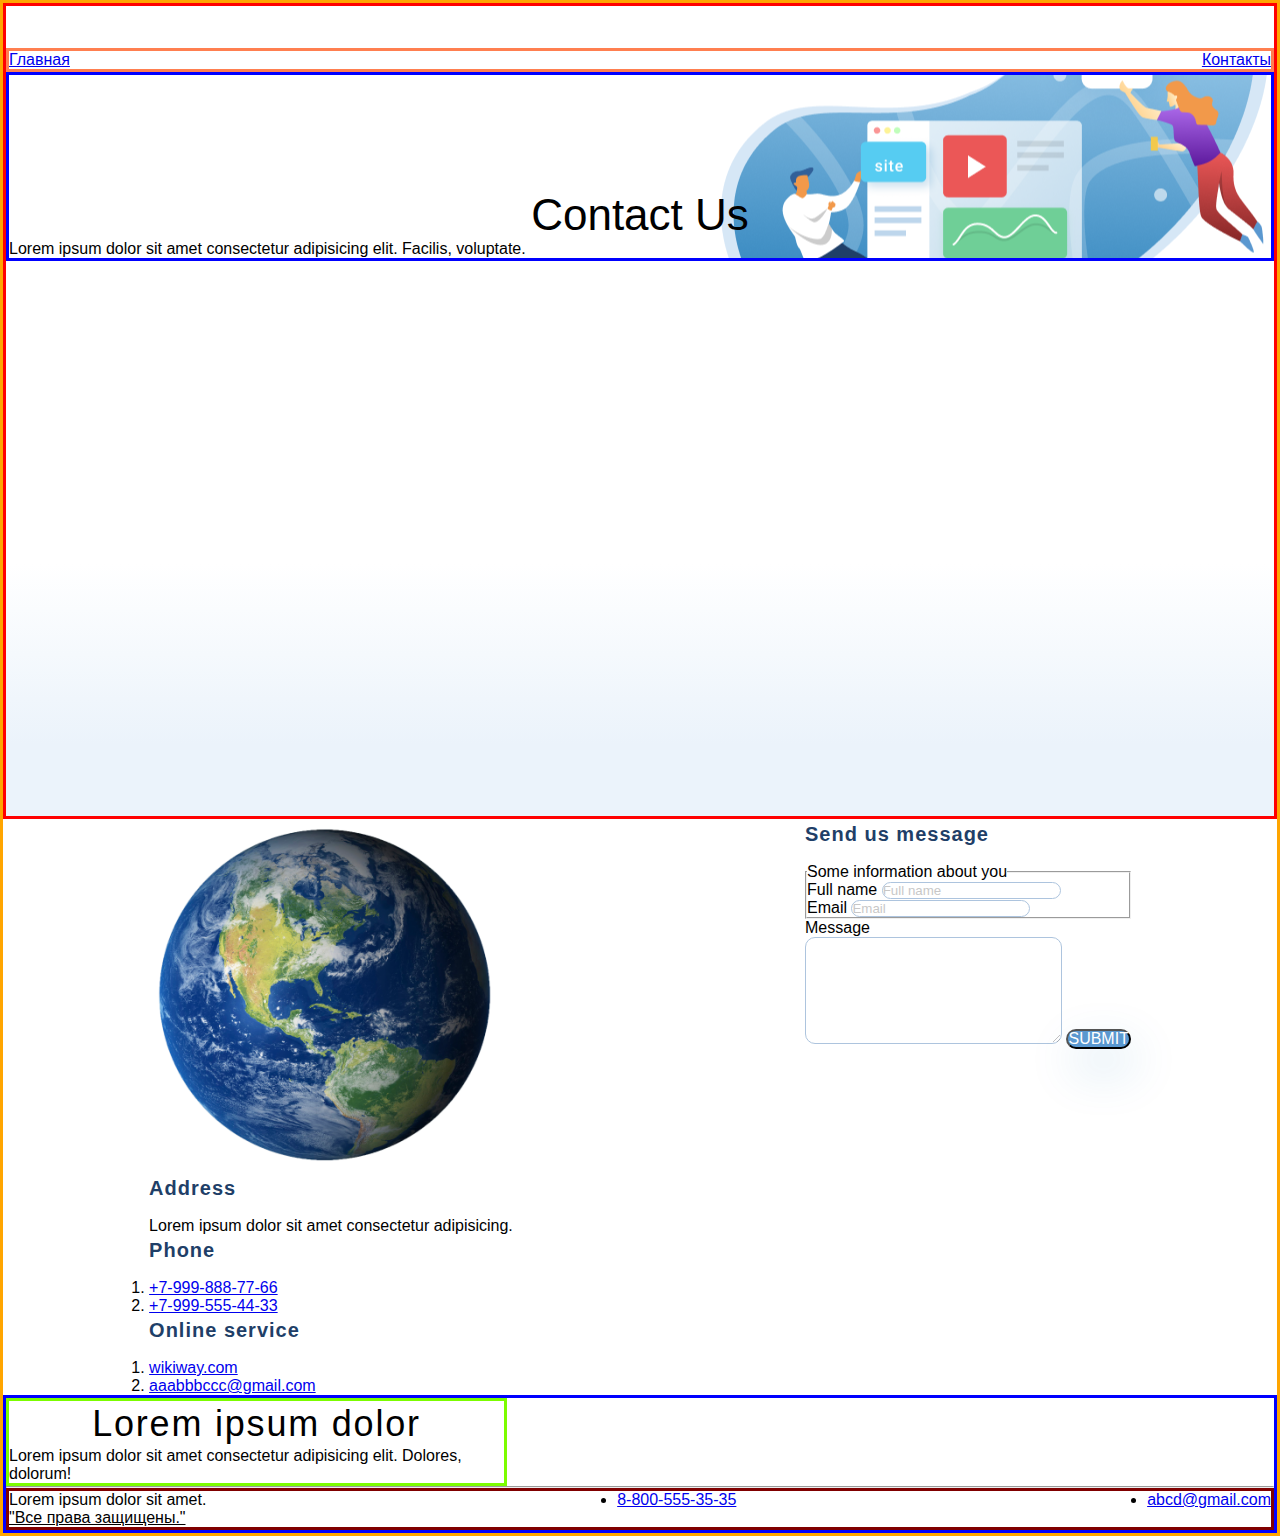
==== contacts.html @ 4ffd15af "added files" ====
<!DOCTYPE html>
<html lang="en">

<head>
    <meta charset="UTF-8">
    <meta http-equiv="X-UA-Compatible" content="IE=edge">
    <meta name="viewport" content="width=device-width, initial-scale=1.0">
    <title>Document</title>
    <link rel="stylesheet" href="style.css">
</head>

<body>
    <div class="container">
        <div class="header">
            <ul class="header__top">
                <li class="header__point"> <a href="index.html">Главная</a></li>
                <li class="header__point"> <a href="contacts.html">Контакты</a></li>
            </ul>
            <div class="header__bottom">
                <h2 class="heading2">Contact Us</h2>
                <p class="paragraph">Lorem ipsum dolor sit amet consectetur adipisicing elit. Facilis, voluptate.</p>
            </div>
        </div>


        <div class="contact-us-all">
            <div class="contact-us-all__left">
                <img src="img/earth-png-25612.png" alt="Планета Земля" width="350">
                <div class="contact-us-all__info">
                    <h4 class="heading4">Address</h4>
                    <p class="paragraph">Lorem ipsum dolor sit amet consectetur adipisicing.</p>
                    <h4 class="heading4">Phone</h4>
                    <ol>
                        <li><a href="tel:+79998887766">+7-999-888-77-66</a></li>
                        <li><a href="+79995554433">+7-999-555-44-33</a></li>
                    </ol>
                    <h4 class="heading4">Online service</h4>
                    <ol>
                        <li>
                            <a href="https://wikiway.com" target="=_blank">wikiway.com</a>
                        </li>
                        <li>
                            <a href="mailto:aaabbbccc@gmail.com">aaabbbccc@gmail.com</a>
                        </li>
                    </ol>
                </div>
            </div>
            <div class="contact-us-all__form">
                <h4 class="heading4">Send us message</h4>
                <form>
                    <fieldset>
                        <legend>Some information about you</legend>
                        Full name <input class="form_point" type="text" placeholder="Full name"> <br>
                        Email <input class="form_point" type="email" placeholder="Email">
                    </fieldset>
                    Message <br>
                    <textarea class="form_point" cols="30" rows="7"></textarea>
                    <button class="sub_button" type="submit">Submit</button>
                </form>
            </div>
        </div>

        <div class="map">
            <script type="text/javascript" charset="utf-8" async
                src="https://api-maps.yandex.ru/services/constructor/1.0/js/?um=constructor%3Af235ef89738fd2831d6ce5ac40d1dba02f3caf5131f8c8b63abeb237889f200e&amp;width=100%&amp;height=400&amp;lang=ru_RU&amp;scroll=true"></script>
        </div>

        <div class="footer">
            <div class="footer__top">
                <div class="footer__text">
                    <h3 class="heading3">Lorem ipsum dolor</h3>
                    <p class="paragraph">Lorem ipsum dolor sit amet consectetur adipisicing elit. Dolores, dolorum!</p>
                </div>
            </div>

            <hr>
            <div class="footer__bottom">
                <ul class="footer__info">
                    <li>Lorem ipsum dolor sit amet.</li>
                    <li><a href="tel:+78005553535">8-800-555-35-35</a></li>
                    <li><a href="mailto:abcd@gmail.com">abcd@gmail.com</a></li>
                </ul>
                <div class="footer__copy">
                    <p>
                        <ins>"Все права защищены."</ins>
                    </p>
                </div>
            </div>
        </div>
    </div>
</body>

</html>
---- style.css ----
* {
  font-family: sans-serif;
  margin: 0;
  padding: 0;
}

.container {
  max-width: 1440px;
  margin: 0 auto;
  border: 3px solid orange;
}

.header {
  border: 3px solid red;
  height: 768px;
  background: linear-gradient(
    0deg,
    #ebf3fb 8.84%,
    rgba(152, 195, 232, 0) 31.12%
  );
  padding-top: 42px;
}

.header__box {
  display: flex;
  flex-direction: column;
  height: 100%;
}

.header__top {
  border: 3px solid coral;
  display: flex;
  justify-content: space-between;
  list-style-type: none;
}

.header__bottom {
  border: 3px solid blue;
  padding-top: 115px;
  flex-grow: 1;
  background-image: url(img/header_back.png);
  background-repeat: no-repeat;
  background-position: right center;
}

.header__heading1 {
  width: 510px;
  border: 1px solid #000;
  font-size: 64px;
  line-height: 74px;
  font-weight: 300;
  letter-spacing: 0.04em;
  color: #1f3f68;
  margin-bottom: 32px;
}

.header__text {
  display: block;
  width: 425px;
  border: 1px solid #000;
  color: #356ead;
}

.header__button {
  font-size: 16px;
  line-height: 26px;
  text-align: center;
  letter-spacing: 0.04em;
  color: #ffffff;
  background: #5a98d0;
  box-shadow: 5px 10px 20px rgba(53, 110, 173, 0.2);
  border-radius: 10px;
  padding: 15px 50px;
  text-decoration: none;
  display: inline-block;
  margin-top: 71px;
}

.what-we-do {
  border: 3px solid violet;
  padding-top: 64px;
}

.what-we-do__list {
  border: 3px solid yellow;
  display: flex;
  justify-content: space-between;
  flex-wrap: wrap;
  margin: 0 -5px;
  padding-top: 64px;
  padding-bottom: 64px;
}

.what-we-do__card {
  width: 359px;
  border: 2px solid deepskyblue;
  margin: 5px;
  padding: 44px 32px;
  box-sizing: border-box;
  background-color: #ffffff;
  box-shadow: 5px 20px 50px rgba(16, 112, 177, 0.2);
  border-radius: 10px;
  display: flex;
  flex-direction: column;
}

.card__img {
  align-self: center;
  margin-bottom: 51px;
}

.card__link {
  font-size: 14px;
  line-height: 30px;
  letter-spacing: 0.05em;
  color: #5a98d0;
  text-decoration: none;
}

.text {
  font-size: 16px;
  line-height: 26px;
  color: #1f3f68;
  letter-spacing: 0.05em;
  opacity: 0.6;
}

.heading1 {
  font-size: 64px;
  color: #1f3f68;
  border: 1px solid #000;
}

.heading2 {
  font-weight: 500;
  font-size: 44px;
  text-align: center;
}

.heading3 {
  font-size: 36px;
  text-align: center;
  font-weight: 300;
  line-height: 46px;
  letter-spacing: 0.05em;
}

.heading4 {
  font-size: 20px;
  line-height: 30px;
  color: #1f3f68;
  letter-spacing: 0.05em;
  margin-bottom: 14px;
}

.form_point {
  border: 1px solid #356ead;
  box-sizing: border-box;
  border-radius: 10px;
  opacity: 0.4;
}

.sub_button {
  background: #5a98d0;
  box-shadow: 5px 20px 50px rgba(16, 112, 177, 0.2);
  border-radius: 10px;
  font-weight: 500;
  font-size: 16px;
  line-height: 16px;
  text-align: center;
  color: #ffffff;
  text-transform: uppercase;
}

.footer {
  border: 3px solid blue;
}

.footer__top {
  display: block;
  width: 495px;
  border: 3px solid lawngreen;
}

.heading3_footer {
  width: 340px;
  display: block;
  border: 1px solid #000;
}

.footer__bottom {
  border: 3px solid maroon;
}

.footer__info {
  display: flex;
  justify-content: space-between;
}

.contact-us-all {
  display: flex;
  justify-content: space-around;
}
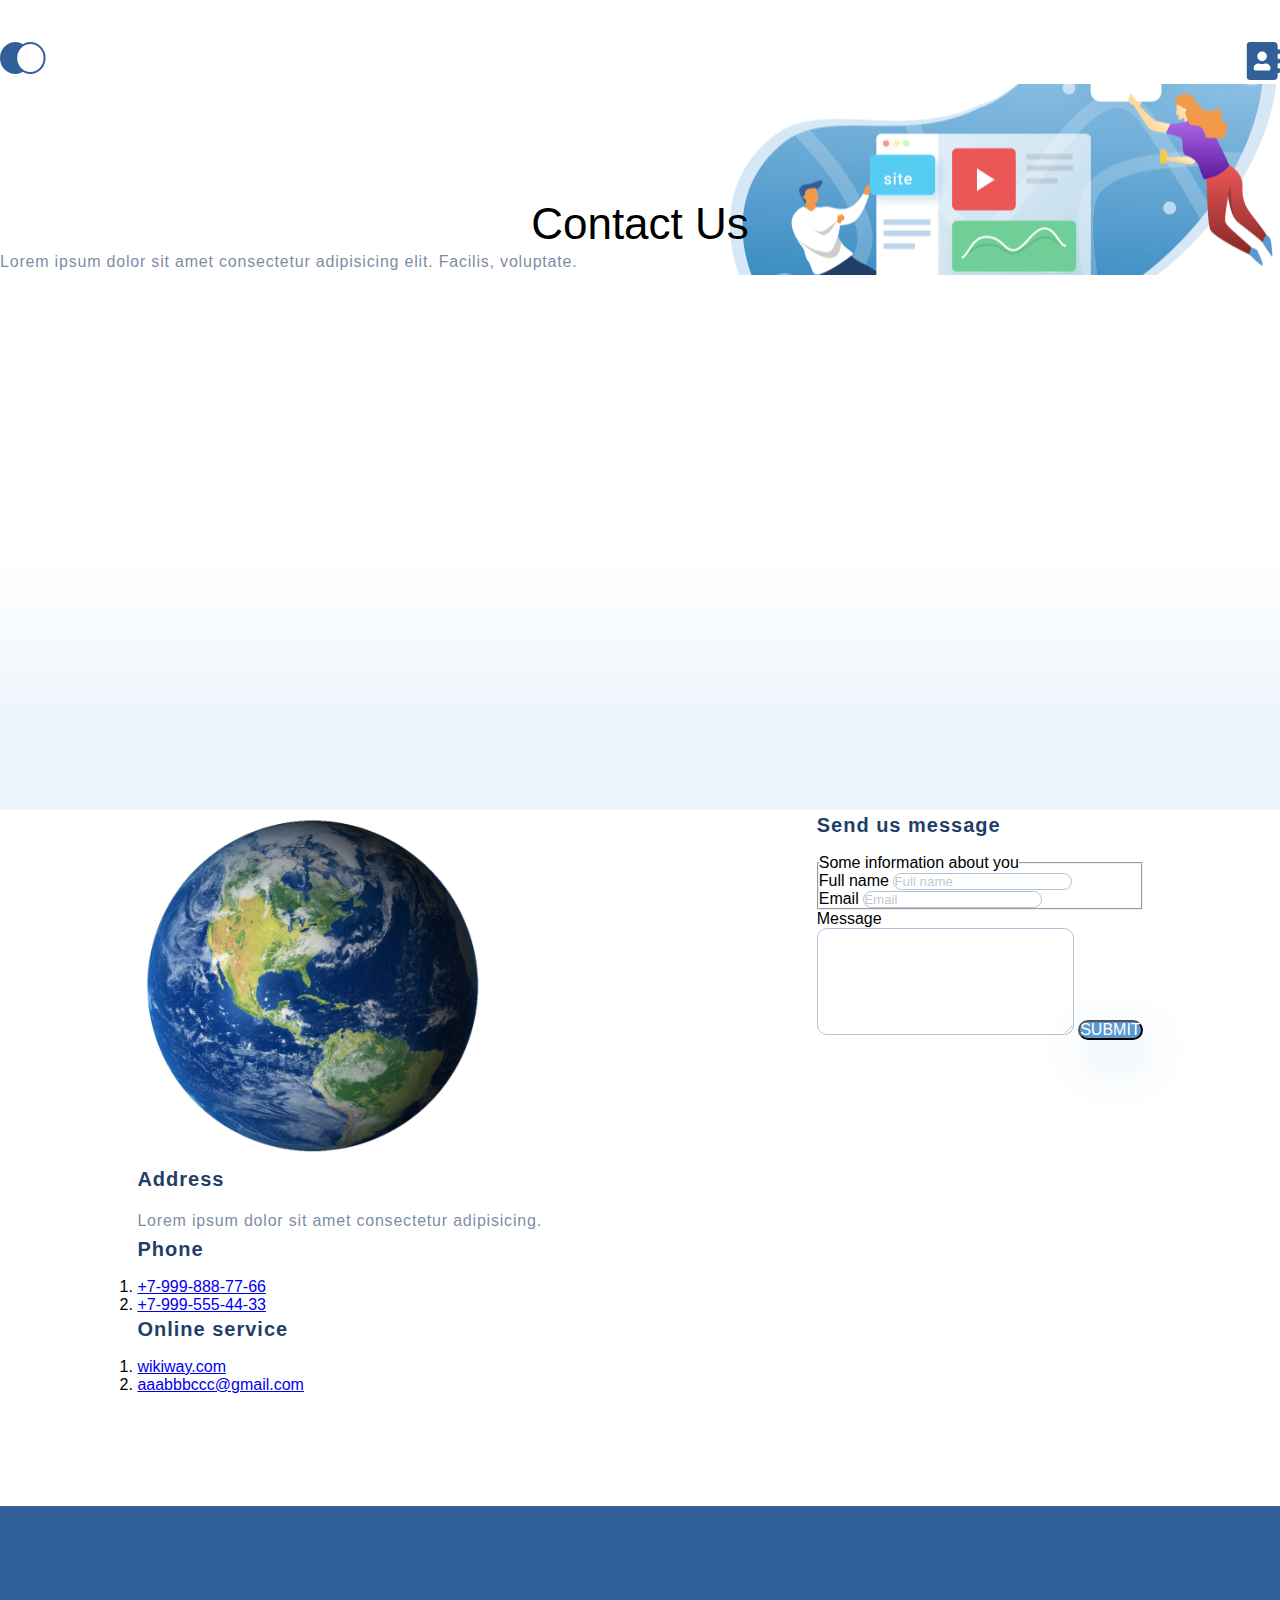
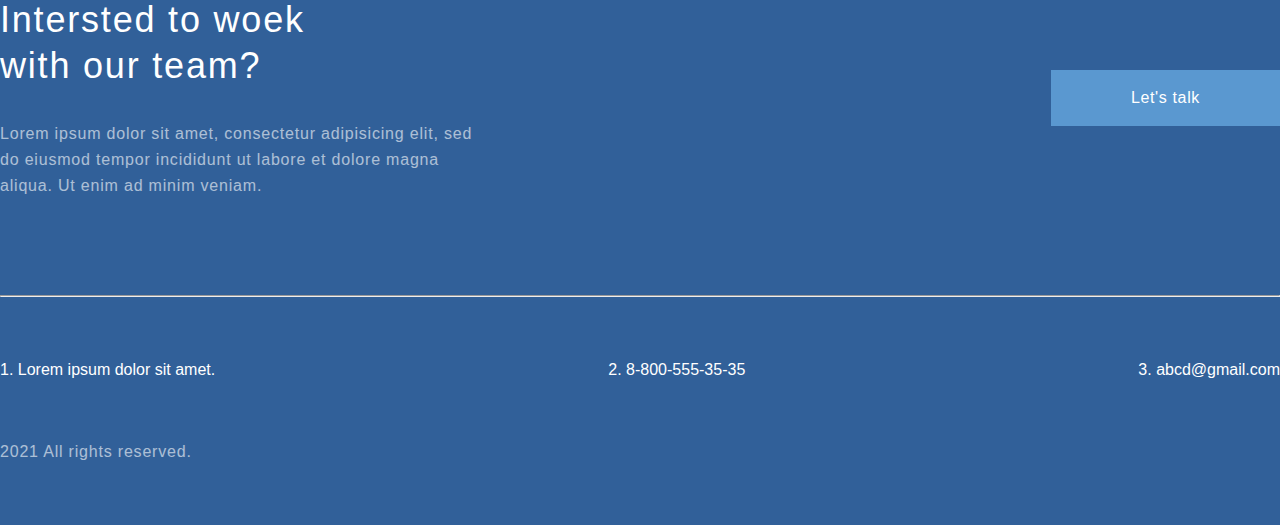
==== commit 03b86d0c: "finihed index.html style" ====
--- a/contacts.html
+++ b/contacts.html
@@ -10,25 +10,25 @@
 </head>
 
 <body>
-    <div class="container">
-        <div class="header">
+        <div class="header container">
             <ul class="header__top">
-                <li class="header__point"> <a href="index.html">Главная</a></li>
-                <li class="header__point"> <a href="contacts.html">Контакты</a></li>
+                <li class="header__point"> <a href="index.html"><img src="img/logo.svg" alt="logo"></a></li>
+                <li class="header__point"> <a href="contacts.html"><img src="img/contact_icon.svg" alt="contacts"></a></li>
             </ul>
+
             <div class="header__bottom">
                 <h2 class="heading2">Contact Us</h2>
-                <p class="paragraph">Lorem ipsum dolor sit amet consectetur adipisicing elit. Facilis, voluptate.</p>
+                <p class="text">Lorem ipsum dolor sit amet consectetur adipisicing elit. Facilis, voluptate.</p>
             </div>
         </div>
 
 
-        <div class="contact-us-all">
+        <div class="contact-us-all container">
             <div class="contact-us-all__left">
                 <img src="img/earth-png-25612.png" alt="Планета Земля" width="350">
                 <div class="contact-us-all__info">
                     <h4 class="heading4">Address</h4>
-                    <p class="paragraph">Lorem ipsum dolor sit amet consectetur adipisicing.</p>
+                    <p class="text">Lorem ipsum dolor sit amet consectetur adipisicing.</p>
                     <h4 class="heading4">Phone</h4>
                     <ol>
                         <li><a href="tel:+79998887766">+7-999-888-77-66</a></li>
@@ -60,34 +60,36 @@
             </div>
         </div>
 
-        <div class="map">
+        <div class="map container">
             <script type="text/javascript" charset="utf-8" async
                 src="https://api-maps.yandex.ru/services/constructor/1.0/js/?um=constructor%3Af235ef89738fd2831d6ce5ac40d1dba02f3caf5131f8c8b63abeb237889f200e&amp;width=100%&amp;height=400&amp;lang=ru_RU&amp;scroll=true"></script>
         </div>
 
         <div class="footer">
-            <div class="footer__top">
-                <div class="footer__text">
-                    <h3 class="heading3">Lorem ipsum dolor</h3>
-                    <p class="paragraph">Lorem ipsum dolor sit amet consectetur adipisicing elit. Dolores, dolorum!</p>
+            <div class="container">
+                <div class="footer__top">
+                    <div class="footer__text">
+                        <h3 class="heading3 heading3_footer">Intersted to woek
+                            with our team?</h3>
+                        <p class="text text_footer">Lorem ipsum dolor sit amet, consectetur adipisicing elit, sed do eiusmod tempor incididunt ut labore et dolore magna aliqua. Ut enim ad minim veniam.
+                        </p>
+                    </div>
+                    <a href="" class="button button_footer">Let's talk</a>
                 </div>
-            </div>
-
-            <hr>
-            <div class="footer__bottom">
-                <ul class="footer__info">
-                    <li>Lorem ipsum dolor sit amet.</li>
-                    <li><a href="tel:+78005553535">8-800-555-35-35</a></li>
-                    <li><a href="mailto:abcd@gmail.com">abcd@gmail.com</a></li>
-                </ul>
-                <div class="footer__copy">
-                    <p>
-                        <ins>"Все права защищены."</ins>
-                    </p>
+    
+                <hr>
+                <div class="footer__bottom">
+                    <ol class="footer__info">
+                        <li> <a href="" class="a_footer">Lorem ipsum dolor sit amet.</a></li>
+                        <li><a class="a_footer" href="tel:+78005553535">8-800-555-35-35</a></li>
+                        <li><a class="a_footer" href="mailto:abcd@gmail.com">abcd@gmail.com</a></li>
+                    </ol>
+                    <div class="footer__copy">
+                        <p class="text_footer">2021 All rights reserved.</p>
+                    </div>
                 </div>
             </div>
         </div>
-    </div>
 </body>
 
 </html>--- a/style.css
+++ b/style.css
@@ -7,11 +7,9 @@
 .container {
   max-width: 1440px;
   margin: 0 auto;
-  border: 3px solid orange;
 }
 
 .header {
-  border: 3px solid red;
   height: 768px;
   background: linear-gradient(
     0deg,
@@ -28,14 +26,12 @@
 }
 
 .header__top {
-  border: 3px solid coral;
   display: flex;
   justify-content: space-between;
   list-style-type: none;
 }
 
 .header__bottom {
-  border: 3px solid blue;
   padding-top: 115px;
   flex-grow: 1;
   background-image: url(img/header_back.png);
@@ -45,7 +41,6 @@
 
 .header__heading1 {
   width: 510px;
-  border: 1px solid #000;
   font-size: 64px;
   line-height: 74px;
   font-weight: 300;
@@ -57,32 +52,32 @@
 .header__text {
   display: block;
   width: 425px;
-  border: 1px solid #000;
   color: #356ead;
 }
 
-.header__button {
+.button {
   font-size: 16px;
   line-height: 26px;
   text-align: center;
   letter-spacing: 0.04em;
   color: #ffffff;
   background: #5a98d0;
-  box-shadow: 5px 10px 20px rgba(53, 110, 173, 0.2);
-  border-radius: 10px;
-  padding: 15px 50px;
   text-decoration: none;
   display: inline-block;
+}
+
+.button_header {
+  box-shadow: 5px 10px 20px rgba(53, 110, 173, 0.2);
+  border-radius: 10px;
   margin-top: 71px;
+  padding: 15px 50px;
 }
 
 .what-we-do {
-  border: 3px solid violet;
   padding-top: 64px;
 }
 
 .what-we-do__list {
-  border: 3px solid yellow;
   display: flex;
   justify-content: space-between;
   flex-wrap: wrap;
@@ -93,7 +88,6 @@
 
 .what-we-do__card {
   width: 359px;
-  border: 2px solid deepskyblue;
   margin: 5px;
   padding: 44px 32px;
   box-sizing: border-box;
@@ -117,6 +111,48 @@
   text-decoration: none;
 }
 
+.project {
+}
+
+.project__parent {
+  display: flex;
+  justify-content: space-between;
+  margin-top: 32px;
+}
+
+.project__img {
+  width: 100%;
+}
+
+.project__item {
+  position: relative;
+  flex-grow: 1;
+}
+
+.project__item_margin {
+  margin-right: 32px;
+}
+
+.project__text {
+  font-size: 32px;
+  line-height: 46px;
+  text-align: right;
+  letter-spacing: 0.05em;
+  color: #ffffff;
+}
+
+.project__text_left {
+  position: absolute;
+  top: 64px;
+  right: 64px;
+}
+
+.project__text_right {
+  position: absolute;
+  top: 32px;
+  left: 32px;
+}
+
 .text {
   font-size: 16px;
   line-height: 26px;
@@ -125,10 +161,17 @@
   opacity: 0.6;
 }
 
+.text_project {
+  width: 75%;
+  margin: 32px auto 64px;
+  text-align: center;
+  color: black;
+  opacity: 1;
+}
+
 .heading1 {
   font-size: 64px;
   color: #1f3f68;
-  border: 1px solid #000;
 }
 
 .heading2 {
@@ -173,31 +216,56 @@
 }
 
 .footer {
-  border: 3px solid blue;
+  margin-top: 112px;
+  background-color: #316099;
+  color: white;
+  padding-bottom: 64px;
 }
 
 .footer__top {
-  display: block;
-  width: 495px;
-  border: 3px solid lawngreen;
+  display: flex;
+  justify-content: space-between;
+  align-items: center;
+  flex-grow: 1;
+  padding-top: 91px;
+  margin-bottom: 96px;
 }
 
 .heading3_footer {
   width: 340px;
   display: block;
-  border: 1px solid #000;
+  text-align: left;
+  margin-bottom: 32px;
+}
+
+.text_footer {
+  letter-spacing: 0.05em;
+  color: #ffffff;
+  opacity: 0.6;
+  width: 495px;
+}
+
+.button_footer {
+  padding: 15px 80px;
 }
 
 .footer__bottom {
-  border: 3px solid maroon;
+  margin-top: 64px;
 }
 
 .footer__info {
   display: flex;
   justify-content: space-between;
+  margin-bottom: 64px;
+  list-style-position: inside;
 }
 
 .contact-us-all {
   display: flex;
   justify-content: space-around;
 }
+
+.a_footer {
+  color: white;
+  text-decoration: none;
+}
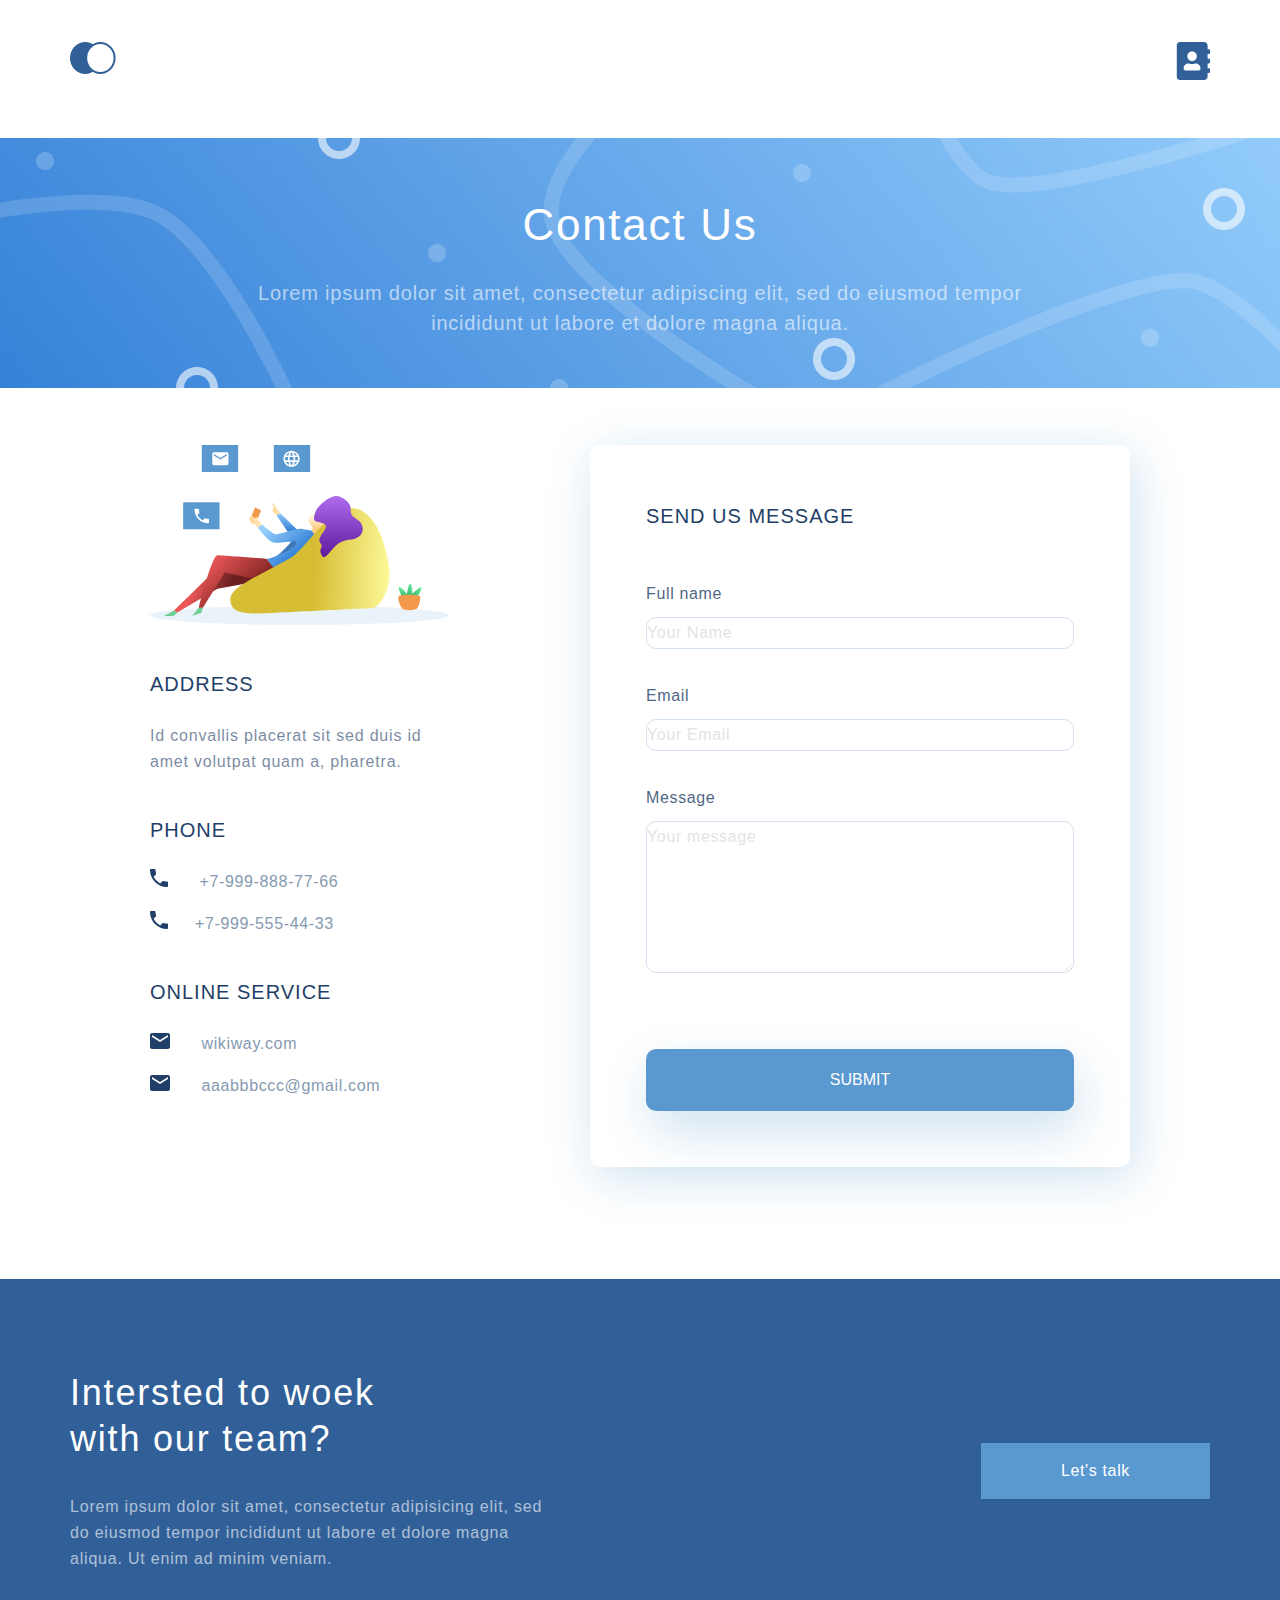
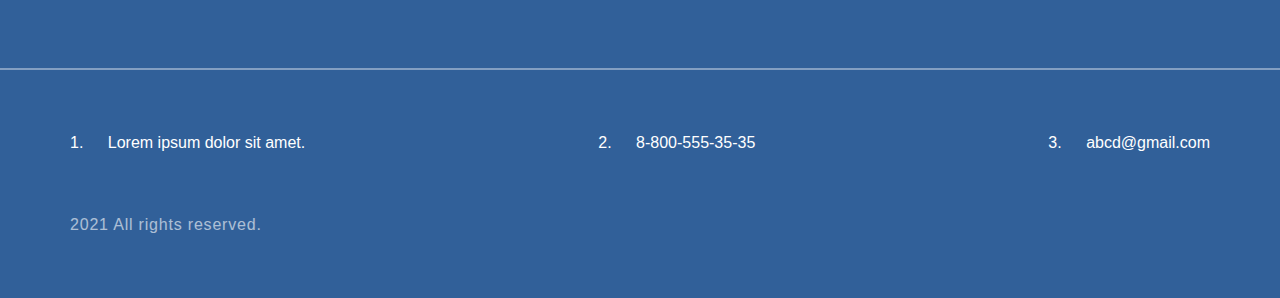
==== commit b111a4d7: "finished adaptive for index and contacts" ====
--- a/contacts.html
+++ b/contacts.html
@@ -1,95 +1,152 @@
 <!DOCTYPE html>
 <html lang="en">
+	<head>
+		<meta charset="UTF-8" />
+		<meta http-equiv="X-UA-Compatible" content="IE=edge" />
+		<meta name="viewport" content="width=device-width, initial-scale=1.0" />
+		<title>Document</title>
+		<link rel="stylesheet" href="style.css" />
+	</head>
 
-<head>
-    <meta charset="UTF-8">
-    <meta http-equiv="X-UA-Compatible" content="IE=edge">
-    <meta name="viewport" content="width=device-width, initial-scale=1.0">
-    <title>Document</title>
-    <link rel="stylesheet" href="style.css">
-</head>
+	<body>
+		<div class="header header_contact">
+			<div class="container">
+				<ul class="header__top">
+					<li class="header__point">
+						<a href="index.html"><img src="img/logo.svg" alt="logo" /></a>
+					</li>
+					<li class="header__point">
+						<a href="contacts.html"
+							><img src="img/contact_icon.svg" alt="contacts"
+						/></a>
+					</li>
+				</ul>
+			</div>
 
-<body>
-        <div class="header container">
-            <ul class="header__top">
-                <li class="header__point"> <a href="index.html"><img src="img/logo.svg" alt="logo"></a></li>
-                <li class="header__point"> <a href="contacts.html"><img src="img/contact_icon.svg" alt="contacts"></a></li>
-            </ul>
+			<div class="header__bottom_contact">
+				<div class="container">
+					<h2 class="heading2">Contact Us</h2>
+					<p class="text__header-contact">
+						Lorem ipsum dolor sit amet, consectetur adipiscing elit, sed do
+						eiusmod tempor incididunt ut labore et dolore magna aliqua.
+					</p>
+				</div>
+			</div>
+		</div>
 
-            <div class="header__bottom">
-                <h2 class="heading2">Contact Us</h2>
-                <p class="text">Lorem ipsum dolor sit amet consectetur adipisicing elit. Facilis, voluptate.</p>
-            </div>
-        </div>
+		<div class="contact-us-all container container_contacts">
+			<div class="contact-us-all__left">
+				<img src="img/contact_info.svg" alt="Контакты" width="300" />
+				<div class="contact-us-all__info">
+					<h4 class="heading4">Address</h4>
+					<p class="text text_contact_info">
+						Id convallis placerat sit sed duis id amet volutpat quam a,
+						pharetra.
+					</p>
+					<h4 class="heading4">Phone</h4>
+					<ol class="contact-us-all__list contact-us-all__list_list1">
+						<li>
+							<a class="a_info" href="tel:+79998887766">+7-999-888-77-66</a>
+						</li>
+						<li><a class="a_info" href="+79995554433">+7-999-555-44-33</a></li>
+					</ol>
+					<h4 class="heading4">Online service</h4>
+					<ol class="contact-us-all__list contact-us-all__list_list2">
+						<li>
+							<a class="a_info" href="https://wikiway.com" target="=_blank"
+								>wikiway.com</a
+							>
+						</li>
+						<li>
+							<a class="a_info" href="mailto:aaabbbccc@gmail.com"
+								>aaabbbccc@gmail.com</a
+							>
+						</li>
+					</ol>
+				</div>
+			</div>
+			<div class="contact-us-all__form">
+				<h4 class="heading4 heading4_form">Send us message</h4>
+				<form>
+					<label for="name"
+						><p class="text text_contact_form">Full name</p>
+						<input
+							class="form_point"
+							type="text"
+							id="name"
+							name="name"
+							placeholder="Your Name"
+						/>
+					</label>
+					<label for="email">
+						<p class="text text_contact_form">Email</p>
+						<input
+							class="form_point"
+							type="email"
+							id="email"
+							name="email"
+							placeholder="Your Email"
+						/>
+					</label>
+					<label for="message">
+						<p class="text text_contact_form">Message</p>
+						<textarea
+							class="form_point form_point_textarea"
+							rows="5"
+							placeholder="Your message"
+						></textarea>
+					</label>
+					<button class="sub_button" type="submit">Submit</button>
+				</form>
+			</div>
+		</div>
 
+		<div class="map">
+			<script
+				type="text/javascript"
+				charset="utf-8"
+				async
+				src="https://api-maps.yandex.ru/services/constructor/1.0/js/?um=constructor%3Af235ef89738fd2831d6ce5ac40d1dba02f3caf5131f8c8b63abeb237889f200e&amp;width=100%&amp;height=480&amp;lang=ru_RU&amp;scroll=true"
+			></script>
+		</div>
 
-        <div class="contact-us-all container">
-            <div class="contact-us-all__left">
-                <img src="img/earth-png-25612.png" alt="Планета Земля" width="350">
-                <div class="contact-us-all__info">
-                    <h4 class="heading4">Address</h4>
-                    <p class="text">Lorem ipsum dolor sit amet consectetur adipisicing.</p>
-                    <h4 class="heading4">Phone</h4>
-                    <ol>
-                        <li><a href="tel:+79998887766">+7-999-888-77-66</a></li>
-                        <li><a href="+79995554433">+7-999-555-44-33</a></li>
-                    </ol>
-                    <h4 class="heading4">Online service</h4>
-                    <ol>
-                        <li>
-                            <a href="https://wikiway.com" target="=_blank">wikiway.com</a>
-                        </li>
-                        <li>
-                            <a href="mailto:aaabbbccc@gmail.com">aaabbbccc@gmail.com</a>
-                        </li>
-                    </ol>
-                </div>
-            </div>
-            <div class="contact-us-all__form">
-                <h4 class="heading4">Send us message</h4>
-                <form>
-                    <fieldset>
-                        <legend>Some information about you</legend>
-                        Full name <input class="form_point" type="text" placeholder="Full name"> <br>
-                        Email <input class="form_point" type="email" placeholder="Email">
-                    </fieldset>
-                    Message <br>
-                    <textarea class="form_point" cols="30" rows="7"></textarea>
-                    <button class="sub_button" type="submit">Submit</button>
-                </form>
-            </div>
-        </div>
+		<div class="footer">
+			<div class="container">
+				<div class="footer__top">
+					<div class="footer__text">
+						<h3 class="heading3 heading3_footer">
+							Intersted to woek with our team?
+						</h3>
+						<p class="text text_footer">
+							Lorem ipsum dolor sit amet, consectetur adipisicing elit, sed do
+							eiusmod tempor incididunt ut labore et dolore magna aliqua. Ut
+							enim ad minim veniam.
+						</p>
+					</div>
+					<a href="" class="button button_footer">Let's talk</a>
+				</div>
+			</div>
 
-        <div class="map container">
-            <script type="text/javascript" charset="utf-8" async
-                src="https://api-maps.yandex.ru/services/constructor/1.0/js/?um=constructor%3Af235ef89738fd2831d6ce5ac40d1dba02f3caf5131f8c8b63abeb237889f200e&amp;width=100%&amp;height=400&amp;lang=ru_RU&amp;scroll=true"></script>
-        </div>
+			<hr />
 
-        <div class="footer">
-            <div class="container">
-                <div class="footer__top">
-                    <div class="footer__text">
-                        <h3 class="heading3 heading3_footer">Intersted to woek
-                            with our team?</h3>
-                        <p class="text text_footer">Lorem ipsum dolor sit amet, consectetur adipisicing elit, sed do eiusmod tempor incididunt ut labore et dolore magna aliqua. Ut enim ad minim veniam.
-                        </p>
-                    </div>
-                    <a href="" class="button button_footer">Let's talk</a>
-                </div>
-    
-                <hr>
-                <div class="footer__bottom">
-                    <ol class="footer__info">
-                        <li> <a href="" class="a_footer">Lorem ipsum dolor sit amet.</a></li>
-                        <li><a class="a_footer" href="tel:+78005553535">8-800-555-35-35</a></li>
-                        <li><a class="a_footer" href="mailto:abcd@gmail.com">abcd@gmail.com</a></li>
-                    </ol>
-                    <div class="footer__copy">
-                        <p class="text_footer">2021 All rights reserved.</p>
-                    </div>
-                </div>
-            </div>
-        </div>
-</body>
-
-</html>+			<div class="container">
+				<div class="footer__bottom">
+					<ol class="footer__info">
+						<li><a href="" class="a_footer">Lorem ipsum dolor sit amet.</a></li>
+						<li>
+							<a class="a_footer" href="tel:+78005553535">8-800-555-35-35</a>
+						</li>
+						<li>
+							<a class="a_footer" href="mailto:abcd@gmail.com"
+								>abcd@gmail.com</a
+							>
+						</li>
+					</ol>
+					<div class="footer__copy">
+						<p class="text_footer">2021 All rights reserved.</p>
+					</div>
+				</div>
+			</div>
+		</div>
+	</body>
+</html>
--- a/style.css
+++ b/style.css
@@ -1,271 +1,666 @@
 * {
-  font-family: sans-serif;
-  margin: 0;
-  padding: 0;
+	font-family: sans-serif;
+	margin: 0;
+	padding: 0;
 }
 
 .container {
-  max-width: 1440px;
-  margin: 0 auto;
+	max-width: 1140px;
+	margin: 0 auto;
 }
 
 .header {
-  height: 768px;
-  background: linear-gradient(
-    0deg,
-    #ebf3fb 8.84%,
-    rgba(152, 195, 232, 0) 31.12%
-  );
-  padding-top: 42px;
+	background: linear-gradient(
+		0deg,
+		#ebf3fb 8.84%,
+		rgba(152, 195, 232, 0) 31.12%
+	);
+	padding-top: 42px;
+}
+
+.header_contact {
+	background: none;
 }
 
 .header__box {
-  display: flex;
-  flex-direction: column;
-  height: 100%;
+	display: flex;
+	flex-direction: column;
+	height: 100%;
 }
 
 .header__top {
-  display: flex;
-  justify-content: space-between;
-  list-style-type: none;
+	display: flex;
+	justify-content: space-between;
+	list-style-type: none;
 }
 
 .header__bottom {
-  padding-top: 115px;
-  flex-grow: 1;
-  background-image: url(img/header_back.png);
-  background-repeat: no-repeat;
-  background-position: right center;
+	padding-top: 115px;
+	flex-grow: 1;
+	background-image: url(img/header_back.png);
+	background-repeat: no-repeat;
+	background-position: right center;
+	padding-bottom: 190px;
+}
+
+.header__bottom_contact {
+	margin-top: 54px;
+	background-image: url(img/header-bottom.jpg);
+	height: 250px;
+	width: 100%;
+	background-repeat: no-repeat;
+	background-position: center;
+	padding-top: 50px;
+	padding-bottom: 50px;
+	box-sizing: border-box;
 }
 
 .header__heading1 {
-  width: 510px;
-  font-size: 64px;
-  line-height: 74px;
-  font-weight: 300;
-  letter-spacing: 0.04em;
-  color: #1f3f68;
-  margin-bottom: 32px;
+	width: 510px;
+	font-size: 64px;
+	line-height: 74px;
+	font-weight: 300;
+	letter-spacing: 0.04em;
+	color: #1f3f68;
+	margin-bottom: 32px;
 }
 
 .header__text {
-  display: block;
-  width: 425px;
-  color: #356ead;
+	display: block;
+	width: 425px;
+	color: #356ead;
 }
 
 .button {
-  font-size: 16px;
-  line-height: 26px;
-  text-align: center;
-  letter-spacing: 0.04em;
-  color: #ffffff;
-  background: #5a98d0;
-  text-decoration: none;
-  display: inline-block;
+	font-size: 16px;
+	line-height: 26px;
+	text-align: center;
+	letter-spacing: 0.04em;
+	color: #ffffff;
+	background: #5a98d0;
+	text-decoration: none;
+	display: inline-block;
 }
 
 .button_header {
-  box-shadow: 5px 10px 20px rgba(53, 110, 173, 0.2);
-  border-radius: 10px;
-  margin-top: 71px;
-  padding: 15px 50px;
+	box-shadow: 5px 10px 20px rgba(53, 110, 173, 0.2);
+	border-radius: 10px;
+	margin-top: 71px;
+	padding: 15px 50px;
 }
 
 .what-we-do {
-  padding-top: 64px;
+	padding-top: 64px;
 }
 
 .what-we-do__list {
-  display: flex;
-  justify-content: space-between;
-  flex-wrap: wrap;
-  margin: 0 -5px;
-  padding-top: 64px;
-  padding-bottom: 64px;
+	display: flex;
+	justify-content: space-between;
+	flex-wrap: wrap;
+	margin: 0 -5px;
+	padding-top: 64px;
+	padding-bottom: 64px;
 }
 
 .what-we-do__card {
-  width: 359px;
-  margin: 5px;
-  padding: 44px 32px;
-  box-sizing: border-box;
-  background-color: #ffffff;
-  box-shadow: 5px 20px 50px rgba(16, 112, 177, 0.2);
-  border-radius: 10px;
-  display: flex;
-  flex-direction: column;
+	width: 359px;
+	margin: 5px;
+	padding: 44px 32px;
+	box-sizing: border-box;
+	background-color: #ffffff;
+	box-shadow: 5px 20px 50px rgba(16, 112, 177, 0.2);
+	border-radius: 10px;
+	display: flex;
+	flex-direction: column;
 }
 
 .card__img {
-  align-self: center;
-  margin-bottom: 51px;
+	align-self: center;
+	margin-bottom: 51px;
 }
 
 .card__link {
-  font-size: 14px;
-  line-height: 30px;
-  letter-spacing: 0.05em;
-  color: #5a98d0;
-  text-decoration: none;
-}
-
-.project {
+	font-size: 14px;
+	line-height: 30px;
+	letter-spacing: 0.05em;
+	color: #5a98d0;
+	text-decoration: none;
 }
 
 .project__parent {
-  display: flex;
-  justify-content: space-between;
-  margin-top: 32px;
+	display: flex;
+	justify-content: space-between;
+	margin-top: 32px;
 }
 
 .project__img {
-  width: 100%;
+	width: 100%;
 }
 
 .project__item {
-  position: relative;
-  flex-grow: 1;
+	position: relative;
+	flex-grow: 1;
 }
 
 .project__item_margin {
-  margin-right: 32px;
+	margin-right: 32px;
 }
 
 .project__text {
-  font-size: 32px;
-  line-height: 46px;
-  text-align: right;
-  letter-spacing: 0.05em;
-  color: #ffffff;
+	font-size: 32px;
+	line-height: 46px;
+	text-align: right;
+	letter-spacing: 0.05em;
+	color: #ffffff;
+	position: absolute;
+	top: 64px;
+	right: 64px;
 }
 
 .project__text_left {
-  position: absolute;
-  top: 64px;
-  right: 64px;
-}
-
-.project__text_right {
-  position: absolute;
-  top: 32px;
-  left: 32px;
+	right: auto;
+	top: 32px;
+	right: 32px;
+	text-align: left;
 }
 
 .text {
-  font-size: 16px;
-  line-height: 26px;
-  color: #1f3f68;
-  letter-spacing: 0.05em;
-  opacity: 0.6;
+	font-size: 16px;
+	line-height: 26px;
+	color: #1f3f68;
+	letter-spacing: 0.05em;
+	opacity: 0.6;
+}
+
+.text__header-contact {
+	font-size: 20px;
+	line-height: 30px;
+	text-align: center;
+	letter-spacing: 0.04em;
+	color: rgba(255, 255, 255, 0.6);
+	padding-top: 16px;
+	width: 780px;
+	margin: auto;
+}
+
+.text_contact_info {
+	width: 300px;
+}
+
+.a_info {
+	font-size: 16px;
+	line-height: 26px;
+	letter-spacing: 0.04em;
+	color: #859ab1;
+	text-decoration: none;
+	padding-left: 20px;
+}
+
+.contact-us-all__list {
+	list-style-position: inside;
+}
+
+.contact-us-all__list li {
+	margin-bottom: 16px;
+}
+
+.contact-us-all__list_list1 {
+	list-style-image: url(img/tel_icon.svg);
+}
+
+.contact-us-all__list_list2:first-child {
+	list-style-image: url(img/site_icon.svg);
+}
+
+.contact-us-all__list_list2:last-child {
+	list-style-image: url(img/email_icon.svg);
 }
 
 .text_project {
-  width: 75%;
-  margin: 32px auto 64px;
-  text-align: center;
-  color: black;
-  opacity: 1;
+	width: 75%;
+	margin: 32px auto 64px;
+	text-align: center;
+	color: black;
+	opacity: 1;
 }
 
 .heading1 {
-  font-size: 64px;
-  color: #1f3f68;
+	font-size: 64px;
+	color: #1f3f68;
 }
 
 .heading2 {
-  font-weight: 500;
-  font-size: 44px;
-  text-align: center;
+	font-weight: 500;
+	font-size: 44px;
+	line-height: 74px;
+	letter-spacing: 0.04em;
+	text-align: center;
+	color: #ffffff;
 }
 
 .heading3 {
-  font-size: 36px;
-  text-align: center;
-  font-weight: 300;
-  line-height: 46px;
-  letter-spacing: 0.05em;
+	font-size: 36px;
+	text-align: center;
+	font-weight: 300;
+	line-height: 46px;
+	letter-spacing: 0.05em;
 }
 
 .heading4 {
-  font-size: 20px;
-  line-height: 30px;
-  color: #1f3f68;
-  letter-spacing: 0.05em;
-  margin-bottom: 14px;
+	font-size: 20px;
+	line-height: 30px;
+	color: #1f3f68;
+	letter-spacing: 0.05em;
+	margin-bottom: 24px;
+	text-transform: uppercase;
+	font-weight: 500;
+	margin-top: 40px;
+}
+
+.heading4_index {
+	margin-bottom: 14px;
 }
 
 .form_point {
-  border: 1px solid #356ead;
-  box-sizing: border-box;
-  border-radius: 10px;
-  opacity: 0.4;
+	border: 1px solid #356ead;
+	box-sizing: border-box;
+	border-radius: 10px;
+	opacity: 0.4;
+	padding-top: 21px 42px;
+	width: 100%;
+	margin-bottom: 32px;
+}
+
+.form_point_textarea {
+	margin-bottom: 72px;
 }
 
 .sub_button {
-  background: #5a98d0;
-  box-shadow: 5px 20px 50px rgba(16, 112, 177, 0.2);
-  border-radius: 10px;
-  font-weight: 500;
-  font-size: 16px;
-  line-height: 16px;
-  text-align: center;
-  color: #ffffff;
-  text-transform: uppercase;
+	background: #5a98d0;
+	box-shadow: 5px 20px 50px rgba(16, 112, 177, 0.2);
+	border-radius: 10px;
+	font-weight: 500;
+	font-size: 16px;
+	line-height: 16px;
+	text-align: center;
+	color: #ffffff;
+	text-transform: uppercase;
+	padding-top: 23px;
+	padding-bottom: 23px;
+	width: 100%;
+	border: none;
+}
+
+hr {
+	opacity: 0.4;
+	border: 1px solid #ffffff;
 }
 
 .footer {
-  margin-top: 112px;
-  background-color: #316099;
-  color: white;
-  padding-bottom: 64px;
+	margin-top: 112px;
+	background-color: #316099;
+	color: white;
+	padding-bottom: 64px;
 }
 
 .footer__top {
-  display: flex;
-  justify-content: space-between;
-  align-items: center;
-  flex-grow: 1;
-  padding-top: 91px;
-  margin-bottom: 96px;
+	display: flex;
+	justify-content: space-between;
+	align-items: center;
+	flex-grow: 1;
+	padding-top: 91px;
+	margin-bottom: 96px;
 }
 
 .heading3_footer {
-  width: 340px;
-  display: block;
-  text-align: left;
-  margin-bottom: 32px;
+	width: 340px;
+	display: block;
+	text-align: left;
+	margin-bottom: 32px;
 }
 
 .text_footer {
-  letter-spacing: 0.05em;
-  color: #ffffff;
-  opacity: 0.6;
-  width: 495px;
+	letter-spacing: 0.05em;
+	color: #ffffff;
+	opacity: 0.6;
+	width: 495px;
 }
 
 .button_footer {
-  padding: 15px 80px;
+	padding: 15px 80px;
 }
 
 .footer__bottom {
-  margin-top: 64px;
+	margin-top: 64px;
 }
 
 .footer__info {
-  display: flex;
-  justify-content: space-between;
-  margin-bottom: 64px;
-  list-style-position: inside;
+	display: flex;
+	justify-content: space-between;
+	margin-bottom: 64px;
+	list-style-position: inside;
+}
+
+.container_contacts {
+	max-width: 980px;
 }
 
 .contact-us-all {
-  display: flex;
-  justify-content: space-around;
+	display: flex;
+	justify-content: space-between;
+	margin-top: 57px;
+	margin-bottom: 96px;
+}
+
+.contact-us-all__left {
+	margin-right: 101px;
+}
+
+.contact-us-all_info {
+	margin-top: 56px;
+}
+
+.contact-us-all__form {
+	box-shadow: 5px 10px 50px rgb(16 112 177 / 20%);
+	border-radius: 10px;
+	padding: 56px;
+	width: 540px;
+	box-sizing: border-box;
+}
+
+.text_contact_form {
+	font-size: 16px;
+	line-height: 30px;
+	letter-spacing: 0.04em;
+	color: #1f3f68;
+	opacity: 0.8;
+	margin-bottom: 8px;
+}
+
+input[placeholder],
+textarea[placeholder] {
+	font-size: 16px;
+	line-height: 30px;
+	letter-spacing: 0.04em;
+	color: #1f3f68;
+	opacity: 0.2;
+}
+
+.heading4_form {
+	margin-top: 0;
+	margin-bottom: 48px;
 }
 
 .a_footer {
-  color: white;
-  text-decoration: none;
-}
+	color: white;
+	text-decoration: none;
+	padding-left: 20px;
+}
+
+.map {
+	width: 980px;
+	margin: 0 auto;
+}
+
+@media (max-width: 1024px) {
+	.container {
+		padding-left: 32px;
+		padding-right: 32px;
+	}
+
+	.header__bottom {
+		background-position: right 280px;
+		background-size: 44%;
+	}
+
+	.what-we-do__list {
+		flex-direction: column;
+		align-items: center;
+	}
+
+	.what-we-do__card {
+		margin-bottom: 32px;
+	}
+
+	.footer {
+		margin-top: 109px;
+	}
+
+	.footer__top {
+		padding-top: 47px;
+		margin-bottom: 64px;
+		padding-left: 92px;
+		padding-right: 92px;
+	}
+
+	.heading3_footer {
+		width: 336px;
+	}
+
+	.text_footer {
+		width: 336px;
+	}
+
+	.button_footer {
+		padding: 5px 30px;
+	}
+
+	.footer__bottom {
+		padding-left: 92px;
+		padding-right: 92px;
+	}
+
+	.footer__info {
+		flex-direction: column;
+	}
+
+	.footer__info li {
+		margin-bottom: 25px;
+	}
+
+	.a_footer {
+		padding-left: 45px;
+	}
+
+	.text__header-contact {
+		width: 520px;
+	}
+
+	.contact-us-all {
+		flex-direction: column;
+		align-items: center;
+		margin-bottom: 64px;
+	}
+
+	.contact-us-all__left {
+		margin: 0 auto;
+		margin-bottom: 64px;
+	}
+
+	.map {
+		width: 100%;
+	}
+}
+
+@media (max-width: 667px) {
+	.container {
+		padding-left: 20px;
+		padding-right: 20px;
+	}
+
+	.container_contacts {
+		padding-left: 20px;
+		padding-right: 20px;
+	}
+
+	.header {
+		padding-top: 24px;
+		min-height: 376px;
+		padding-bottom: 41px;
+		box-sizing: border-box;
+	}
+
+	.header__bottom {
+		padding-top: 36px;
+		display: flex;
+		flex-direction: column;
+		align-items: center;
+		background-image: none;
+		padding-bottom: 41px;
+	}
+
+	.header__heading1 {
+		font-size: 32px;
+		line-height: 37px;
+		text-align: center;
+		margin-bottom: 12px;
+		width: 100%;
+	}
+
+	.header__text {
+		width: 100%;
+		text-align: center;
+	}
+
+	.button_header {
+		margin-top: 36px;
+		font-size: 12px;
+		line-height: 26px;
+		text-align: center;
+		padding: 0 8px;
+	}
+
+	.heading3 {
+		font-size: 24px;
+		line-height: 28px;
+		text-align: center;
+	}
+
+	.what-we-do {
+		padding-top: 48px;
+	}
+
+	.what-we-do__list {
+		padding-top: 32px;
+	}
+
+	.what-we-do__card {
+		width: 100%;
+	}
+
+	.text_project {
+		width: 100%;
+	}
+
+	.project__text {
+		font-size: 16px;
+		line-height: 19px;
+		top: 16px;
+		right: 16px;
+	}
+
+	.project__text_left {
+		left: 16px;
+	}
+
+	.project__parent {
+		flex-direction: column;
+		margin-top: 16px;
+	}
+
+	.project__item_margin {
+		margin-right: 0;
+		margin-bottom: 16px;
+	}
+
+	.footer {
+		margin-top: 64px;
+		padding-bottom: 32px;
+	}
+
+	.footer__top {
+		padding-top: 18px;
+		margin-bottom: 41px;
+		flex-direction: column;
+	}
+
+	.heading3_footer {
+		font-size: 24px;
+		line-height: 28px;
+		text-align: center;
+	}
+
+	.text_footer {
+		text-align: center;
+	}
+
+	.button_footer {
+		padding: 5px 15px;
+		margin-top: 40px;
+	}
+
+	.footer__bottom {
+		margin-top: 32px;
+		padding-left: 0;
+		padding-right: 0;
+	}
+
+	.footer__info {
+		flex-direction: column;
+		margin-bottom: 37px;
+	}
+
+	.footer__info li {
+		margin-bottom: 18px;
+	}
+
+	.a_footer {
+		padding-left: 23px;
+	}
+
+	.contact-us-all {
+		margin-top: 0;
+	}
+
+	.contact-us-all__form {
+		width: 100%;
+		padding: 35px;
+	}
+
+	.header__bottom_contact {
+		margin-top: 33px;
+	}
+
+	.heading2 {
+		font-size: 24px;
+		line-height: 28px;
+	}
+
+	.text__header-contact {
+		font-size: 16px;
+		line-height: 30px;
+		width: 100%;
+	}
+
+	.heading4_form {
+		margin-bottom: 31px;
+		font-size: 16px;
+		line-height: 30px;
+	}
+
+	.text_contact_form {
+		font-size: 14px;
+		line-height: 30px;
+	}
+
+	.form_point {
+		padding: 14px 26px;
+		margin-bottom: 20px;
+	}
+
+	input[placeholder],
+	textarea[placeholder] {
+		font-size: 14px;
+		line-height: 30px;
+	}
+}
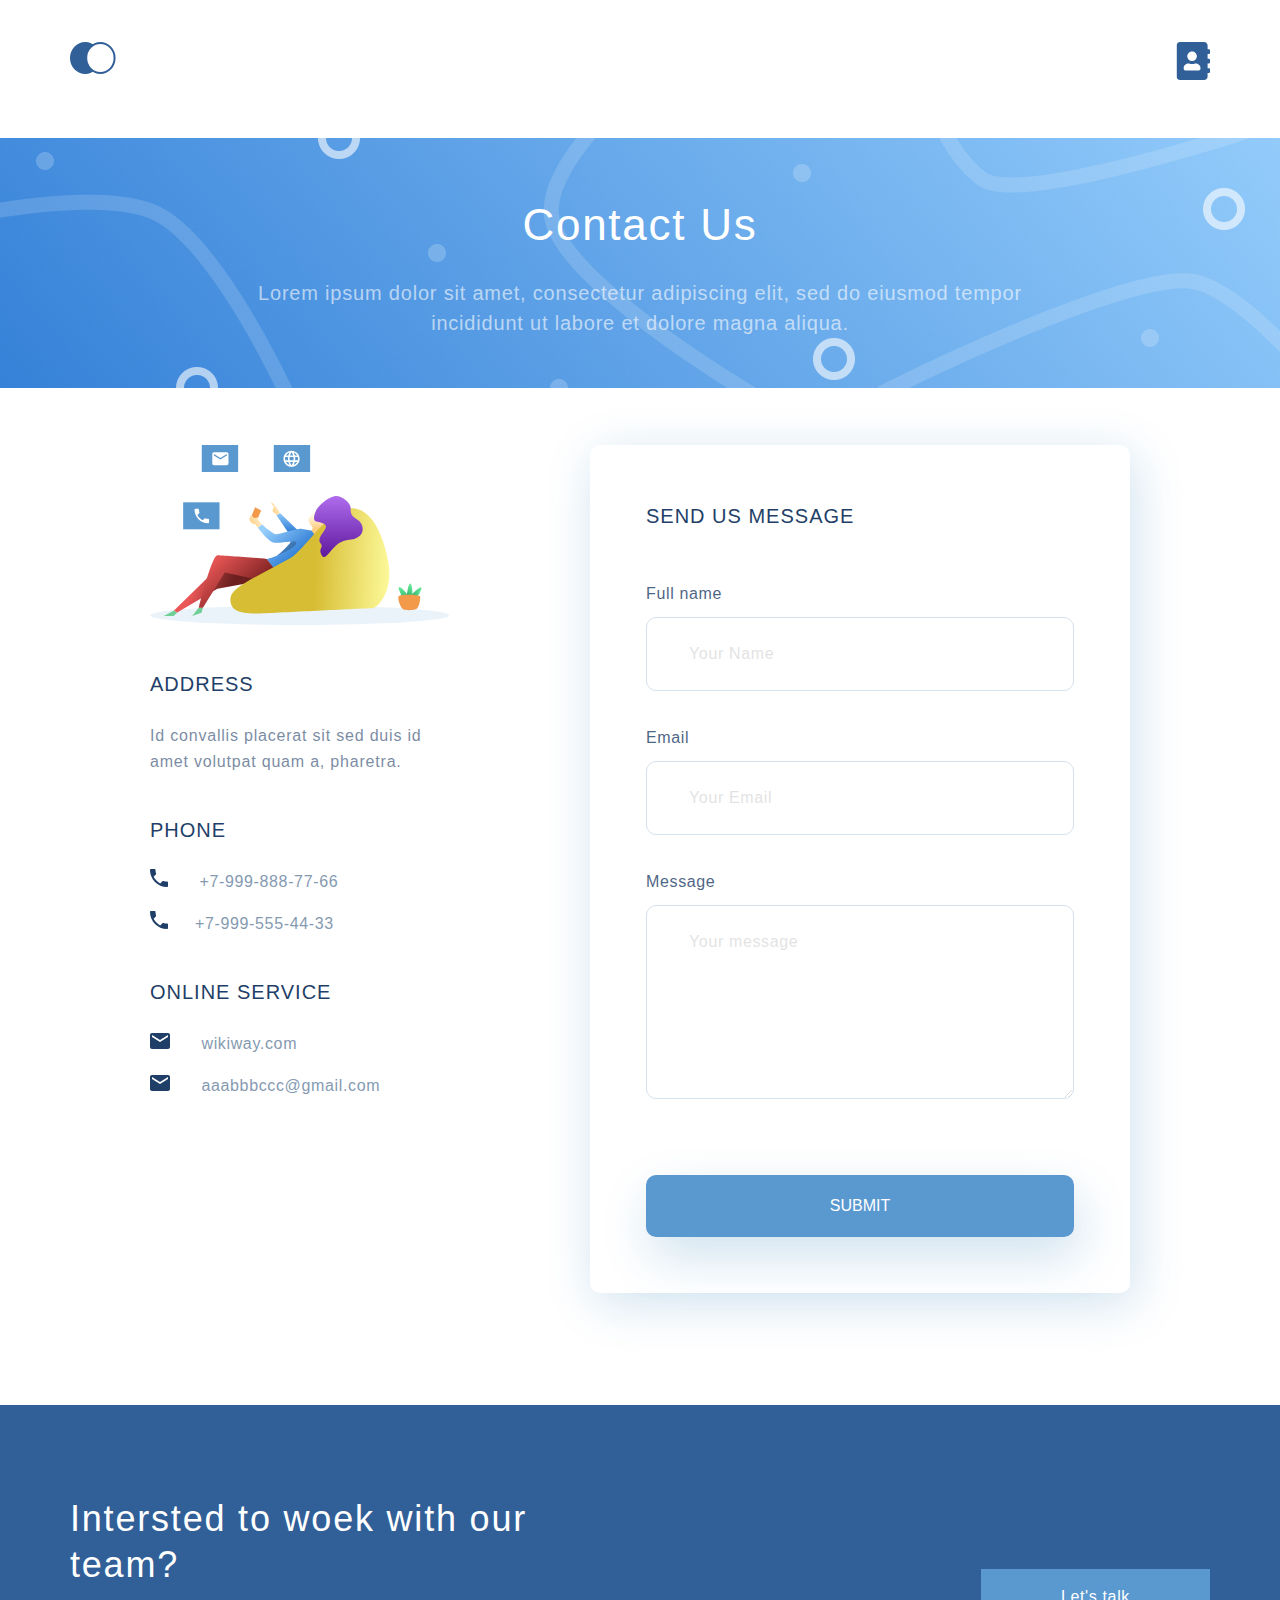
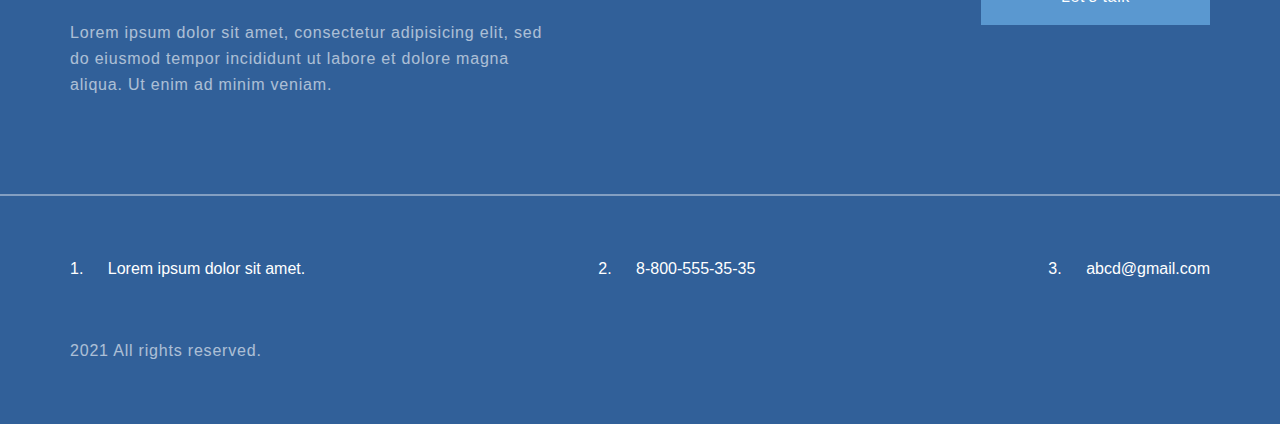
==== commit 8392a7a2: "added label for textarea contact.html" ====
--- a/contacts.html
+++ b/contacts.html
@@ -91,6 +91,7 @@
 					<label for="message">
 						<p class="text text_contact_form">Message</p>
 						<textarea
+							id="message"
 							class="form_point form_point_textarea"
 							rows="5"
 							placeholder="Your message"
--- a/style.css
+++ b/style.css
@@ -266,7 +266,7 @@
 	box-sizing: border-box;
 	border-radius: 10px;
 	opacity: 0.4;
-	padding-top: 21px 42px;
+	padding: 21px 42px;
 	width: 100%;
 	margin-bottom: 32px;
 }
@@ -312,8 +312,11 @@
 	margin-bottom: 96px;
 }
 
+.footer__text {
+	width: 495px;
+}
+
 .heading3_footer {
-	width: 340px;
 	display: block;
 	text-align: left;
 	margin-bottom: 32px;
@@ -323,7 +326,6 @@
 	letter-spacing: 0.05em;
 	color: #ffffff;
 	opacity: 0.6;
-	width: 495px;
 }
 
 .button_footer {
@@ -433,11 +435,7 @@
 		padding-right: 92px;
 	}
 
-	.heading3_footer {
-		width: 336px;
-	}
-
-	.text_footer {
+	.footer__text {
 		width: 336px;
 	}
 
@@ -663,4 +661,15 @@
 		font-size: 14px;
 		line-height: 30px;
 	}
-}
+
+	.footer__top {
+		padding-top: 47px;
+		margin-bottom: 64px;
+		padding-left: 16px;
+		padding-right: 16px;
+	}
+
+	.footer__text {
+		width: 100%;
+	}
+}
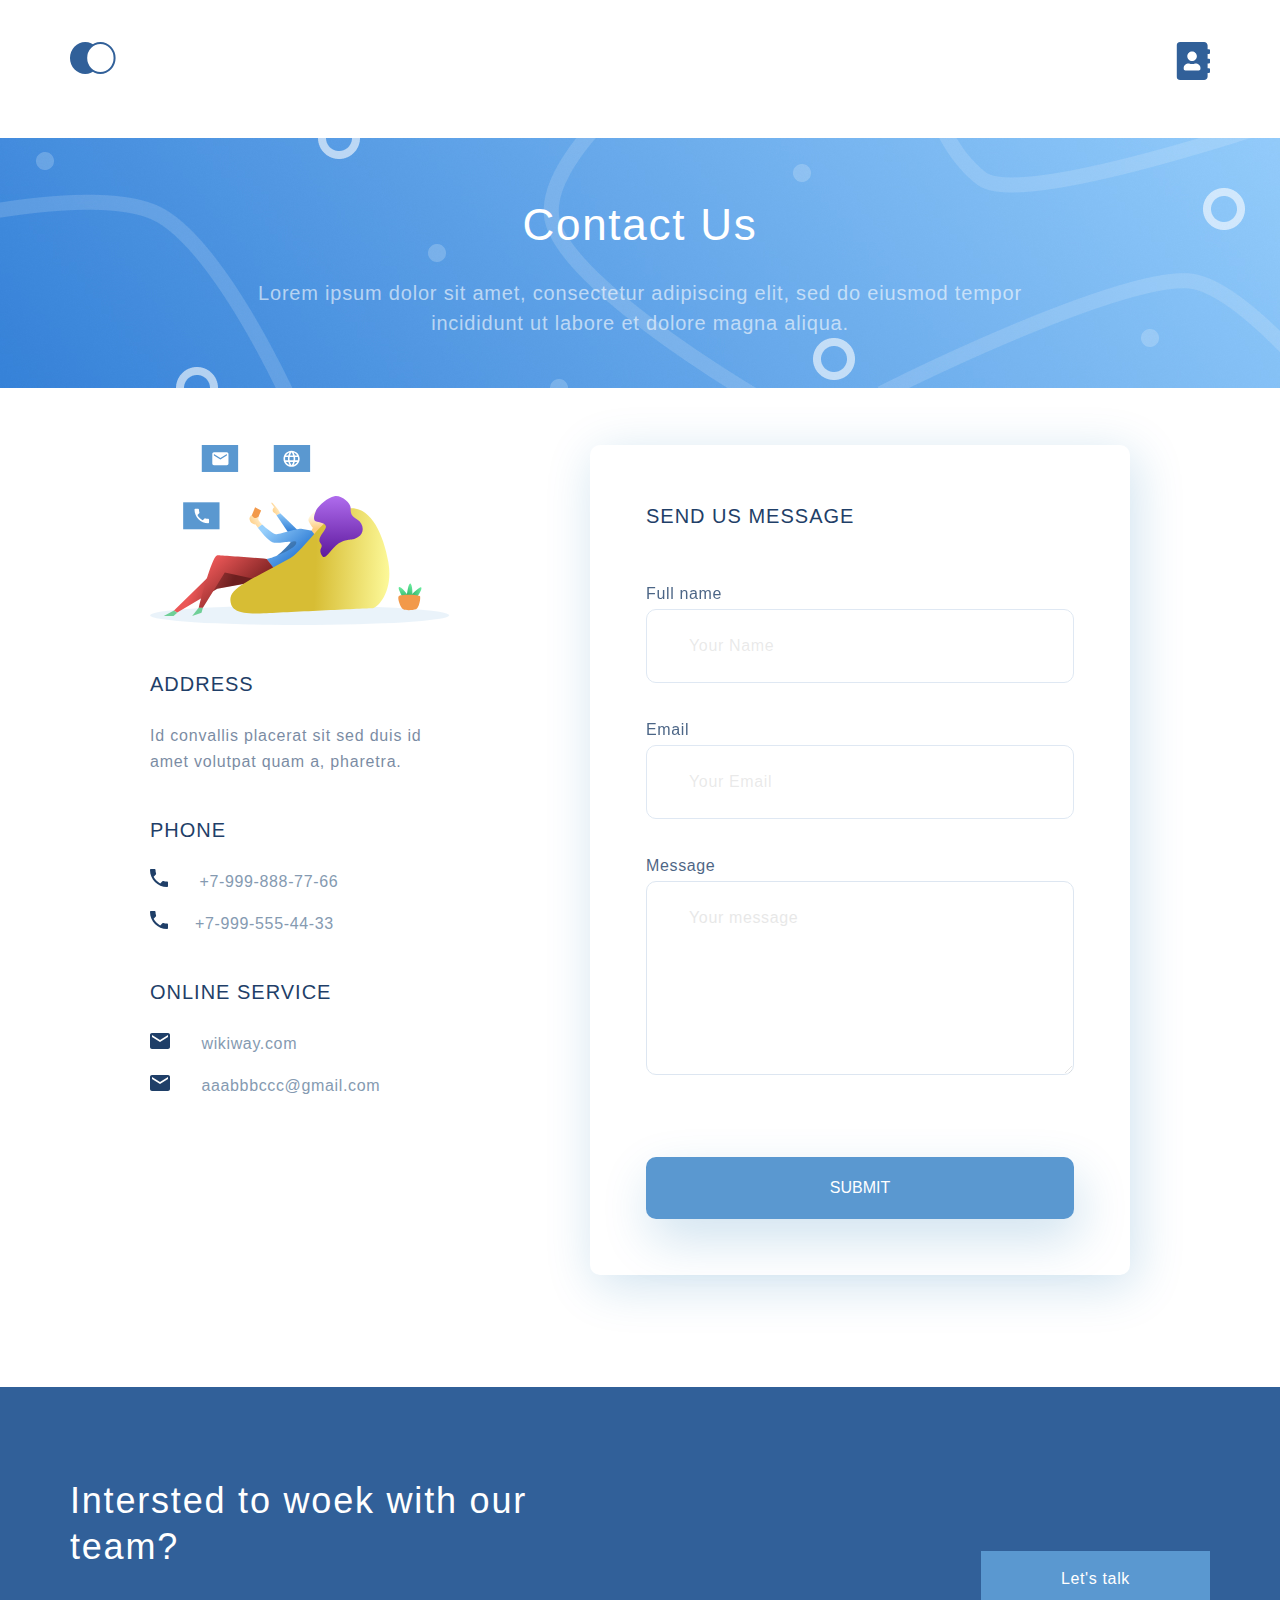
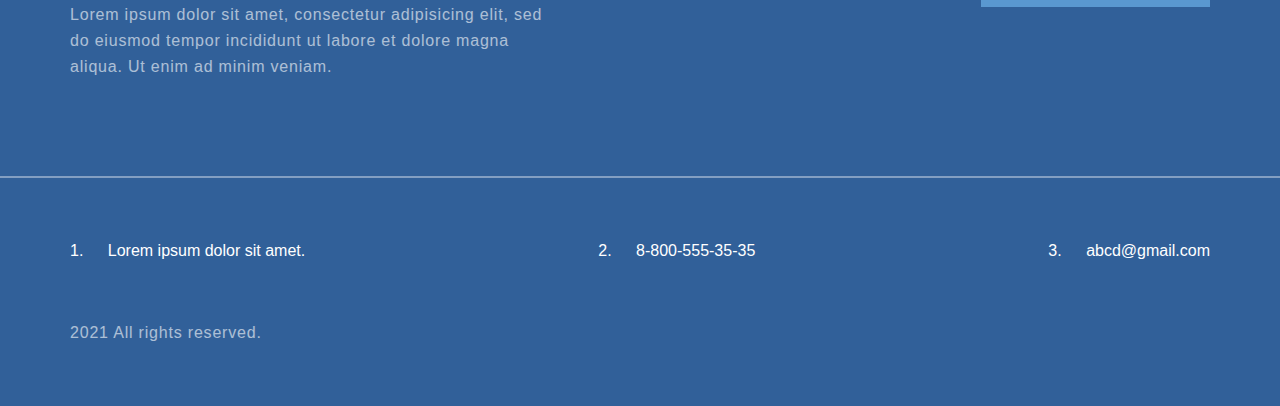
==== commit 65855f21: "correct mistakes" ====
--- a/contacts.html
+++ b/contacts.html
@@ -68,8 +68,9 @@
 			<div class="contact-us-all__form">
 				<h4 class="heading4 heading4_form">Send us message</h4>
 				<form>
-					<label for="name"
-						><p class="text text_contact_form">Full name</p>
+					<label for="name" class="text text_contact_form">
+						Full name
+						<br />
 						<input
 							class="form_point"
 							type="text"
@@ -78,8 +79,9 @@
 							placeholder="Your Name"
 						/>
 					</label>
-					<label for="email">
-						<p class="text text_contact_form">Email</p>
+					<label for="email" class="text text_contact_form">
+						Email
+						<br />
 						<input
 							class="form_point"
 							type="email"
@@ -88,8 +90,9 @@
 							placeholder="Your Email"
 						/>
 					</label>
-					<label for="message">
-						<p class="text text_contact_form">Message</p>
+					<label for="message" class="text text_contact_form">
+						Message
+						<br />
 						<textarea
 							id="message"
 							class="form_point form_point_textarea"
